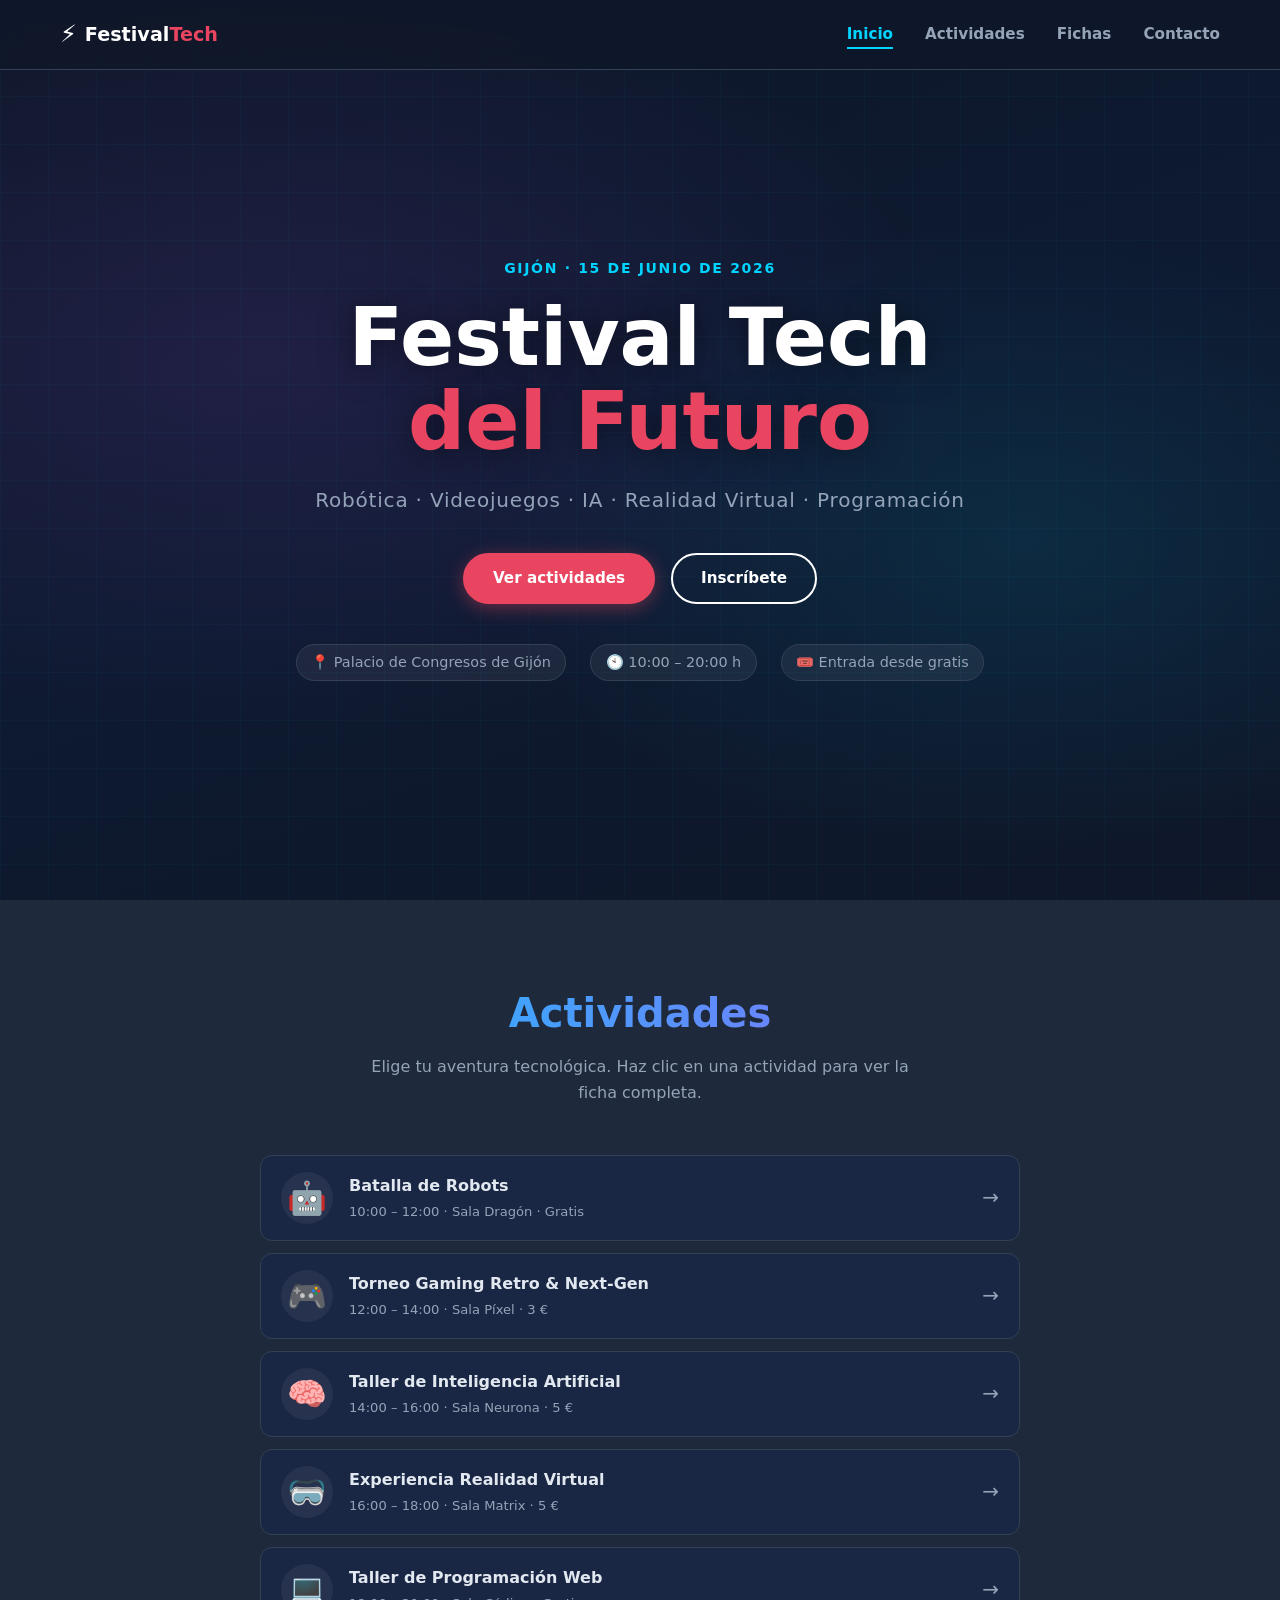
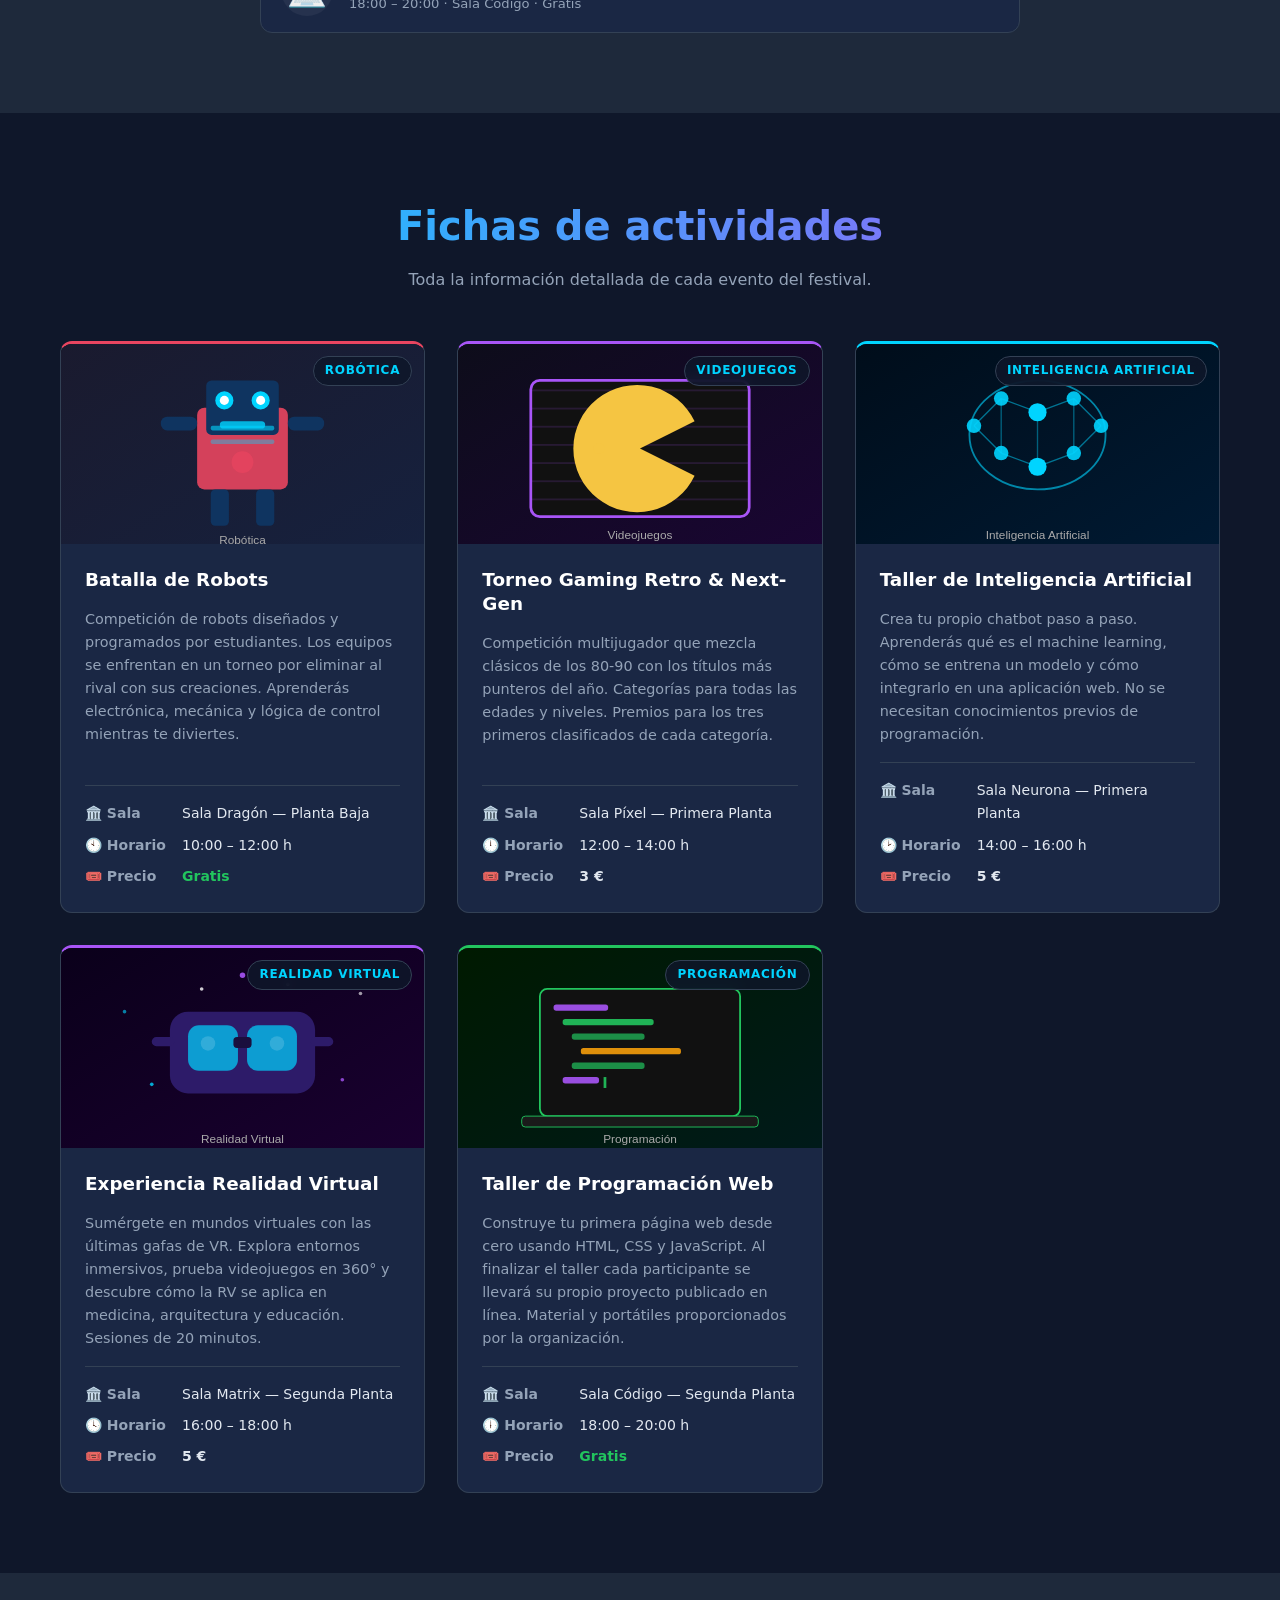
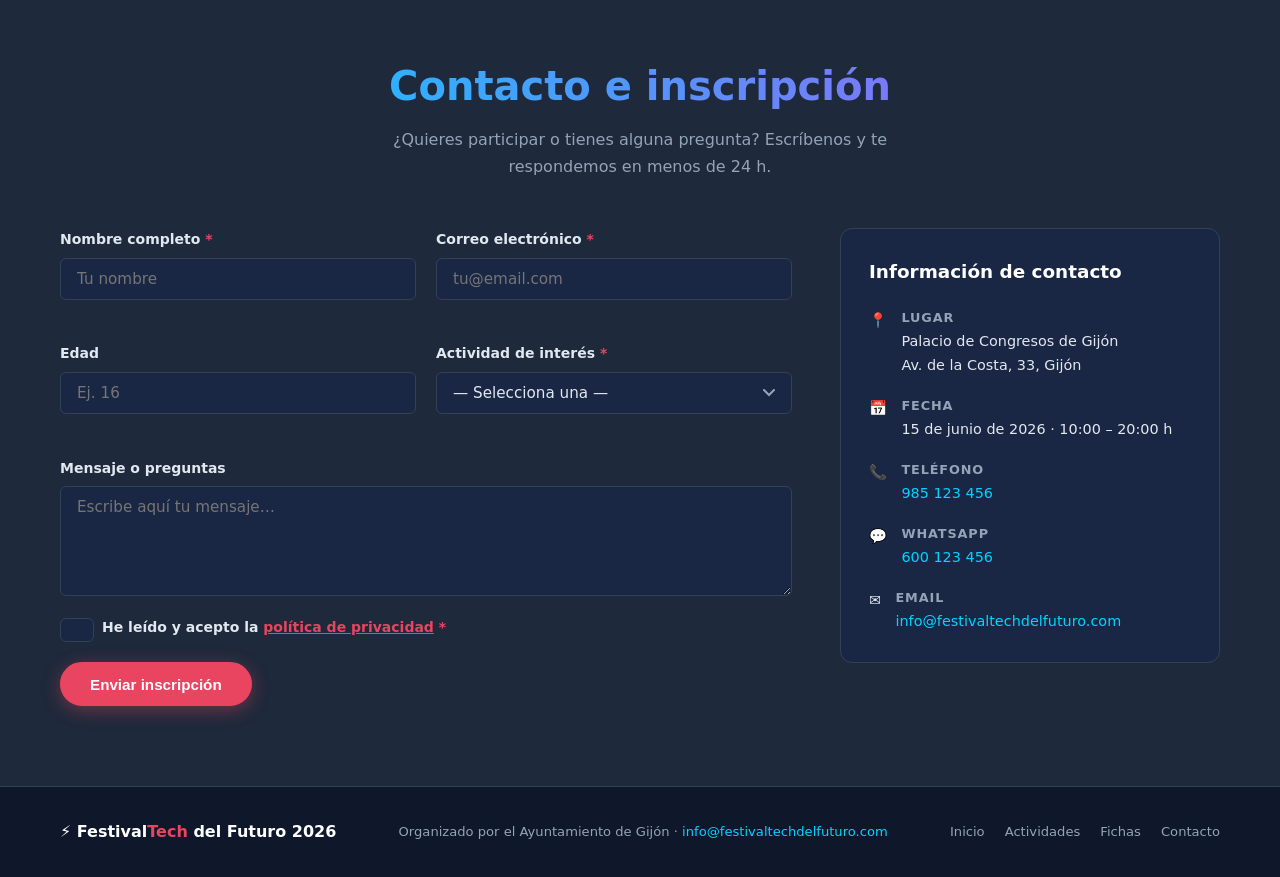
==== web/index.html @ e1e1b3b1 "feat: create Festival Tech del Futuro website in /web folder Agent-Logs-Url: https://github.com/dani" ====
<!DOCTYPE html>
<html lang="es">
<head>
  <meta charset="UTF-8" />
  <meta name="viewport" content="width=device-width, initial-scale=1.0" />
  <meta name="description" content="Festival Tech del Futuro — El evento tecnológico para jóvenes más importante del norte de España. Robótica, videojuegos, IA, VR y programación." />
  <title>Festival Tech del Futuro 2026</title>
  <link rel="stylesheet" href="estilos.css" />
</head>
<body>

  <!-- ========== HEADER / NAV ========== -->
  <header class="site-header" id="top">
    <div class="header-inner">
      <a class="logo" href="#top" aria-label="Inicio">
        <span class="logo-icon" aria-hidden="true">⚡</span>
        <span class="logo-text">Festival<strong>Tech</strong></span>
      </a>

      <button class="nav-toggle" id="navToggle" aria-label="Abrir menú" aria-expanded="false" aria-controls="mainNav">
        <span></span><span></span><span></span>
      </button>

      <nav class="main-nav" id="mainNav" aria-label="Menú principal">
        <ul>
          <li><a href="#inicio">Inicio</a></li>
          <li><a href="#actividades">Actividades</a></li>
          <li><a href="#fichas">Fichas</a></li>
          <li><a href="#contacto">Contacto</a></li>
        </ul>
      </nav>
    </div>
  </header>

  <main>

    <!-- ========== HERO BANNER ========== -->
    <section class="hero" id="inicio" aria-labelledby="heroTitle">
      <div class="hero-overlay"></div>
      <div class="hero-content">
        <p class="hero-pretitle">Gijón · 15 de junio de 2026</p>
        <h1 id="heroTitle">Festival Tech<br /><span class="accent">del Futuro</span></h1>
        <p class="hero-subtitle">Robótica · Videojuegos · IA · Realidad Virtual · Programación</p>
        <div class="hero-actions">
          <a href="#actividades" class="btn btn-primary">Ver actividades</a>
          <a href="#contacto" class="btn btn-outline">Inscríbete</a>
        </div>
        <div class="hero-meta">
          <span>📍 Palacio de Congresos de Gijón</span>
          <span>🕙 10:00 – 20:00 h</span>
          <span>🎟️ Entrada desde gratis</span>
        </div>
      </div>
    </section>

    <!-- ========== ACTIVITIES LIST (anchor index) ========== -->
    <section class="activities-index" id="actividades" aria-labelledby="actividadesTitle">
      <div class="container">
        <header class="section-header">
          <h2 id="actividadesTitle">Actividades</h2>
          <p>Elige tu aventura tecnológica. Haz clic en una actividad para ver la ficha completa.</p>
        </header>

        <ul class="activity-list" role="list">
          <li>
            <a href="#a1" class="activity-link" data-tipo="robotica">
              <span class="activity-icon" aria-hidden="true">🤖</span>
              <div>
                <strong>Batalla de Robots</strong>
                <span class="activity-meta">10:00 – 12:00 · Sala Dragón · Gratis</span>
              </div>
              <span class="arrow" aria-hidden="true">→</span>
            </a>
          </li>
          <li>
            <a href="#a2" class="activity-link" data-tipo="videojuegos">
              <span class="activity-icon" aria-hidden="true">🎮</span>
              <div>
                <strong>Torneo Gaming Retro &amp; Next-Gen</strong>
                <span class="activity-meta">12:00 – 14:00 · Sala Píxel · 3 €</span>
              </div>
              <span class="arrow" aria-hidden="true">→</span>
            </a>
          </li>
          <li>
            <a href="#a3" class="activity-link" data-tipo="ia">
              <span class="activity-icon" aria-hidden="true">🧠</span>
              <div>
                <strong>Taller de Inteligencia Artificial</strong>
                <span class="activity-meta">14:00 – 16:00 · Sala Neurona · 5 €</span>
              </div>
              <span class="arrow" aria-hidden="true">→</span>
            </a>
          </li>
          <li>
            <a href="#a4" class="activity-link" data-tipo="realidad_virtual">
              <span class="activity-icon" aria-hidden="true">🥽</span>
              <div>
                <strong>Experiencia Realidad Virtual</strong>
                <span class="activity-meta">16:00 – 18:00 · Sala Matrix · 5 €</span>
              </div>
              <span class="arrow" aria-hidden="true">→</span>
            </a>
          </li>
          <li>
            <a href="#a5" class="activity-link" data-tipo="programacion">
              <span class="activity-icon" aria-hidden="true">💻</span>
              <div>
                <strong>Taller de Programación Web</strong>
                <span class="activity-meta">18:00 – 20:00 · Sala Código · Gratis</span>
              </div>
              <span class="arrow" aria-hidden="true">→</span>
            </a>
          </li>
        </ul>
      </div>
    </section>

    <!-- ========== ACTIVITY CARDS / FICHES ========== -->
    <section class="activity-cards" id="fichas" aria-labelledby="fichasTitle">
      <div class="container">
        <header class="section-header">
          <h2 id="fichasTitle">Fichas de actividades</h2>
          <p>Toda la información detallada de cada evento del festival.</p>
        </header>

        <div class="cards-grid">

          <!-- CARD 1 -->
          <article class="card" id="a1" data-tipo="robotica" aria-labelledby="titulo-a1">
            <figure class="card-img">
              <img src="img/robotica.svg" alt="Ilustración de un robot compitiendo en la batalla de robots" loading="lazy" />
              <figcaption class="card-badge">Robótica</figcaption>
            </figure>
            <div class="card-body">
              <h3 id="titulo-a1" class="card-title">Batalla de Robots</h3>
              <p class="card-desc">Competición de robots diseñados y programados por estudiantes. Los equipos se enfrentan en un torneo por eliminar al rival con sus creaciones. Aprenderás electrónica, mecánica y lógica de control mientras te diviertes.</p>
              <dl class="card-details">
                <div class="card-detail">
                  <dt>🏛️ Sala</dt>
                  <dd>Sala Dragón — Planta Baja</dd>
                </div>
                <div class="card-detail">
                  <dt>🕙 Horario</dt>
                  <dd>10:00 – 12:00 h</dd>
                </div>
                <div class="card-detail">
                  <dt>🎟️ Precio</dt>
                  <dd class="price free">Gratis</dd>
                </div>
              </dl>
            </div>
          </article>

          <!-- CARD 2 -->
          <article class="card" id="a2" data-tipo="videojuegos" aria-labelledby="titulo-a2">
            <figure class="card-img">
              <img src="img/videojuegos.svg" alt="Pantalla de videojuego retro con pac-man" loading="lazy" />
              <figcaption class="card-badge">Videojuegos</figcaption>
            </figure>
            <div class="card-body">
              <h3 id="titulo-a2" class="card-title">Torneo Gaming Retro &amp; Next-Gen</h3>
              <p class="card-desc">Competición multijugador que mezcla clásicos de los 80-90 con los títulos más punteros del año. Categorías para todas las edades y niveles. Premios para los tres primeros clasificados de cada categoría.</p>
              <dl class="card-details">
                <div class="card-detail">
                  <dt>🏛️ Sala</dt>
                  <dd>Sala Píxel — Primera Planta</dd>
                </div>
                <div class="card-detail">
                  <dt>🕛 Horario</dt>
                  <dd>12:00 – 14:00 h</dd>
                </div>
                <div class="card-detail">
                  <dt>🎟️ Precio</dt>
                  <dd class="price">3 €</dd>
                </div>
              </dl>
            </div>
          </article>

          <!-- CARD 3 -->
          <article class="card" id="a3" data-tipo="ia" aria-labelledby="titulo-a3">
            <figure class="card-img">
              <img src="img/ia.svg" alt="Red neuronal representando la inteligencia artificial" loading="lazy" />
              <figcaption class="card-badge">Inteligencia Artificial</figcaption>
            </figure>
            <div class="card-body">
              <h3 id="titulo-a3" class="card-title">Taller de Inteligencia Artificial</h3>
              <p class="card-desc">Crea tu propio chatbot paso a paso. Aprenderás qué es el machine learning, cómo se entrena un modelo y cómo integrarlo en una aplicación web. No se necesitan conocimientos previos de programación.</p>
              <dl class="card-details">
                <div class="card-detail">
                  <dt>🏛️ Sala</dt>
                  <dd>Sala Neurona — Primera Planta</dd>
                </div>
                <div class="card-detail">
                  <dt>🕑 Horario</dt>
                  <dd>14:00 – 16:00 h</dd>
                </div>
                <div class="card-detail">
                  <dt>🎟️ Precio</dt>
                  <dd class="price">5 €</dd>
                </div>
              </dl>
            </div>
          </article>

          <!-- CARD 4 -->
          <article class="card" id="a4" data-tipo="realidad_virtual" aria-labelledby="titulo-a4">
            <figure class="card-img">
              <img src="img/vr.svg" alt="Gafas de realidad virtual en un entorno digital" loading="lazy" />
              <figcaption class="card-badge">Realidad Virtual</figcaption>
            </figure>
            <div class="card-body">
              <h3 id="titulo-a4" class="card-title">Experiencia Realidad Virtual</h3>
              <p class="card-desc">Sumérgete en mundos virtuales con las últimas gafas de VR. Explora entornos inmersivos, prueba videojuegos en 360° y descubre cómo la RV se aplica en medicina, arquitectura y educación. Sesiones de 20 minutos.</p>
              <dl class="card-details">
                <div class="card-detail">
                  <dt>🏛️ Sala</dt>
                  <dd>Sala Matrix — Segunda Planta</dd>
                </div>
                <div class="card-detail">
                  <dt>🕓 Horario</dt>
                  <dd>16:00 – 18:00 h</dd>
                </div>
                <div class="card-detail">
                  <dt>🎟️ Precio</dt>
                  <dd class="price">5 €</dd>
                </div>
              </dl>
            </div>
          </article>

          <!-- CARD 5 -->
          <article class="card" id="a5" data-tipo="programacion" aria-labelledby="titulo-a5">
            <figure class="card-img">
              <img src="img/programacion.svg" alt="Portátil con código en pantalla, taller de programación" loading="lazy" />
              <figcaption class="card-badge">Programación</figcaption>
            </figure>
            <div class="card-body">
              <h3 id="titulo-a5" class="card-title">Taller de Programación Web</h3>
              <p class="card-desc">Construye tu primera página web desde cero usando HTML, CSS y JavaScript. Al finalizar el taller cada participante se llevará su propio proyecto publicado en línea. Material y portátiles proporcionados por la organización.</p>
              <dl class="card-details">
                <div class="card-detail">
                  <dt>🏛️ Sala</dt>
                  <dd>Sala Código — Segunda Planta</dd>
                </div>
                <div class="card-detail">
                  <dt>🕕 Horario</dt>
                  <dd>18:00 – 20:00 h</dd>
                </div>
                <div class="card-detail">
                  <dt>🎟️ Precio</dt>
                  <dd class="price free">Gratis</dd>
                </div>
              </dl>
            </div>
          </article>

        </div><!-- /cards-grid -->
      </div>
    </section>

    <!-- ========== CONTACT FORM ========== -->
    <section class="contact" id="contacto" aria-labelledby="contactoTitle">
      <div class="container">
        <header class="section-header">
          <h2 id="contactoTitle">Contacto e inscripción</h2>
          <p>¿Quieres participar o tienes alguna pregunta? Escríbenos y te respondemos en menos de 24 h.</p>
        </header>

        <div class="contact-wrapper">
          <form class="contact-form" id="contactForm" novalidate aria-label="Formulario de contacto e inscripción">
            <div class="form-row">
              <div class="form-group">
                <label for="nombre">Nombre completo <span aria-hidden="true">*</span></label>
                <input type="text" id="nombre" name="nombre" placeholder="Tu nombre" required autocomplete="name" />
                <span class="field-error" role="alert" aria-live="polite"></span>
              </div>
              <div class="form-group">
                <label for="email">Correo electrónico <span aria-hidden="true">*</span></label>
                <input type="email" id="email" name="email" placeholder="tu@email.com" required autocomplete="email" />
                <span class="field-error" role="alert" aria-live="polite"></span>
              </div>
            </div>

            <div class="form-row">
              <div class="form-group">
                <label for="edad">Edad</label>
                <input type="number" id="edad" name="edad" placeholder="Ej. 16" min="8" max="99" />
                <span class="field-error" role="alert" aria-live="polite"></span>
              </div>
              <div class="form-group">
                <label for="actividad">Actividad de interés <span aria-hidden="true">*</span></label>
                <select id="actividad" name="actividad" required>
                  <option value="">— Selecciona una —</option>
                  <option value="a1">Batalla de Robots</option>
                  <option value="a2">Torneo Gaming Retro &amp; Next-Gen</option>
                  <option value="a3">Taller de Inteligencia Artificial</option>
                  <option value="a4">Experiencia Realidad Virtual</option>
                  <option value="a5">Taller de Programación Web</option>
                </select>
                <span class="field-error" role="alert" aria-live="polite"></span>
              </div>
            </div>

            <div class="form-group">
              <label for="mensaje">Mensaje o preguntas</label>
              <textarea id="mensaje" name="mensaje" rows="4" placeholder="Escribe aquí tu mensaje…"></textarea>
            </div>

            <div class="form-group form-check">
              <input type="checkbox" id="privacidad" name="privacidad" required />
              <label for="privacidad">He leído y acepto la <a href="#" class="inline-link">política de privacidad</a> <span aria-hidden="true">*</span></label>
              <span class="field-error" role="alert" aria-live="polite"></span>
            </div>

            <button type="submit" class="btn btn-primary btn-submit">Enviar inscripción</button>

            <p class="form-success" id="formSuccess" aria-live="polite" hidden>
              ✅ ¡Gracias! Tu inscripción ha sido enviada. Te contactaremos pronto.
            </p>
          </form>

          <aside class="contact-info" aria-label="Información de contacto">
            <h3>Información de contacto</h3>
            <ul>
              <li>
                <span class="ci-icon" aria-hidden="true">📍</span>
                <div>
                  <strong>Lugar</strong>
                  <span>Palacio de Congresos de Gijón<br />Av. de la Costa, 33, Gijón</span>
                </div>
              </li>
              <li>
                <span class="ci-icon" aria-hidden="true">📅</span>
                <div>
                  <strong>Fecha</strong>
                  <span>15 de junio de 2026 · 10:00 – 20:00 h</span>
                </div>
              </li>
              <li>
                <span class="ci-icon" aria-hidden="true">📞</span>
                <div>
                  <strong>Teléfono</strong>
                  <span><a href="tel:+34985123456">985 123 456</a></span>
                </div>
              </li>
              <li>
                <span class="ci-icon" aria-hidden="true">💬</span>
                <div>
                  <strong>WhatsApp</strong>
                  <span><a href="https://wa.me/34600123456">600 123 456</a></span>
                </div>
              </li>
              <li>
                <span class="ci-icon" aria-hidden="true">✉️</span>
                <div>
                  <strong>Email</strong>
                  <span><a href="mailto:info@festivaltechdelfuturo.com">info@festivaltechdelfuturo.com</a></span>
                </div>
              </li>
            </ul>
          </aside>
        </div>
      </div>
    </section>

  </main>

  <!-- ========== FOOTER ========== -->
  <footer class="site-footer">
    <div class="container footer-inner">
      <p class="footer-logo">⚡ Festival<strong>Tech</strong> del Futuro 2026</p>
      <p class="footer-copy">Organizado por el Ayuntamiento de Gijón · <a href="mailto:info@festivaltechdelfuturo.com">info@festivaltechdelfuturo.com</a></p>
      <nav class="footer-nav" aria-label="Navegación secundaria">
        <a href="#inicio">Inicio</a>
        <a href="#actividades">Actividades</a>
        <a href="#fichas">Fichas</a>
        <a href="#contacto">Contacto</a>
      </nav>
    </div>
  </footer>

  <a href="#top" class="back-to-top" id="backToTop" aria-label="Volver arriba">↑</a>

  <script src="script.js"></script>
</body>
</html>
---- web/estilos.css ----
/* ============================================================
   Festival Tech del Futuro — estilos.css
   Paleta: #0f172a (fondo oscuro), #e94560 (acento rojo/rosa),
           #00d4ff (acento cian), #a855f7 (violeta)
   ============================================================ */

/* ---------- Reset & Base ---------- */
*, *::before, *::after {
  box-sizing: border-box;
  margin: 0;
  padding: 0;
}

:root {
  --clr-bg:        #0f172a;
  --clr-bg2:       #1e293b;
  --clr-surface:   #1a2744;
  --clr-border:    #334155;
  --clr-accent1:   #e94560;
  --clr-accent2:   #00d4ff;
  --clr-accent3:   #a855f7;
  --clr-text:      #e2e8f0;
  --clr-muted:     #94a3b8;
  --clr-white:     #ffffff;

  --font-main:   'Segoe UI', system-ui, sans-serif;
  --radius:      12px;
  --radius-sm:   6px;
  --shadow:      0 4px 24px rgba(0,0,0,.45);
  --transition:  .25s ease;
  --max-width:   1200px;
  --header-h:    70px;
}

html {
  scroll-behavior: smooth;
  scroll-padding-top: var(--header-h);
}

body {
  font-family: var(--font-main);
  background-color: var(--clr-bg);
  color: var(--clr-text);
  line-height: 1.65;
  font-size: 1rem;
}

img { display: block; max-width: 100%; height: auto; }

a {
  color: var(--clr-accent2);
  text-decoration: none;
  transition: color var(--transition);
}
a:hover { color: var(--clr-accent1); }

ul, ol { list-style: none; }

/* ---------- Utility ---------- */
.container {
  max-width: var(--max-width);
  margin-inline: auto;
  padding-inline: 1.25rem;
}

.section-header {
  text-align: center;
  margin-bottom: 3rem;
}
.section-header h2 {
  font-size: clamp(1.75rem, 4vw, 2.5rem);
  font-weight: 800;
  background: linear-gradient(90deg, var(--clr-accent2), var(--clr-accent3));
  -webkit-background-clip: text;
  background-clip: text;
  -webkit-text-fill-color: transparent;
  margin-bottom: .5rem;
}
.section-header p {
  color: var(--clr-muted);
  max-width: 56ch;
  margin-inline: auto;
}

.accent { color: var(--clr-accent1); -webkit-text-fill-color: var(--clr-accent1); }

/* ---------- Buttons ---------- */
.btn {
  display: inline-block;
  padding: .7rem 1.75rem;
  border-radius: 50px;
  font-weight: 700;
  font-size: .95rem;
  cursor: pointer;
  border: 2px solid transparent;
  transition: transform var(--transition), box-shadow var(--transition), background var(--transition), color var(--transition);
}
.btn:hover { transform: translateY(-2px); }

.btn-primary {
  background: var(--clr-accent1);
  color: var(--clr-white);
  border-color: var(--clr-accent1);
  box-shadow: 0 4px 18px rgba(233,69,96,.4);
}
.btn-primary:hover {
  background: #c73252;
  color: var(--clr-white);
  box-shadow: 0 6px 24px rgba(233,69,96,.6);
}

.btn-outline {
  background: transparent;
  color: var(--clr-white);
  border-color: var(--clr-white);
}
.btn-outline:hover {
  background: rgba(255,255,255,.12);
  color: var(--clr-white);
}

/* ---------- Header ---------- */
.site-header {
  position: fixed;
  top: 0; left: 0; right: 0;
  height: var(--header-h);
  background: rgba(15,23,42,.88);
  backdrop-filter: blur(12px);
  -webkit-backdrop-filter: blur(12px);
  border-bottom: 1px solid var(--clr-border);
  z-index: 100;
  transition: background var(--transition);
}

.header-inner {
  max-width: var(--max-width);
  margin-inline: auto;
  padding-inline: 1.25rem;
  height: 100%;
  display: flex;
  align-items: center;
  justify-content: space-between;
  gap: 1rem;
}

/* Logo */
.logo {
  display: flex;
  align-items: center;
  gap: .5rem;
  font-size: 1.2rem;
  font-weight: 700;
  color: var(--clr-white);
  white-space: nowrap;
}
.logo:hover { color: var(--clr-white); }
.logo-icon { font-size: 1.5rem; }
.logo-text strong { color: var(--clr-accent1); }

/* Nav */
.main-nav ul {
  display: flex;
  gap: 2rem;
}
.main-nav a {
  color: var(--clr-muted);
  font-weight: 600;
  font-size: .95rem;
  padding: .25rem 0;
  border-bottom: 2px solid transparent;
  transition: color var(--transition), border-color var(--transition);
}
.main-nav a:hover,
.main-nav a.active {
  color: var(--clr-accent2);
  border-bottom-color: var(--clr-accent2);
}

/* Hamburger */
.nav-toggle {
  display: none;
  flex-direction: column;
  justify-content: center;
  gap: 5px;
  width: 36px;
  height: 36px;
  background: none;
  border: none;
  cursor: pointer;
  padding: 4px;
}
.nav-toggle span {
  display: block;
  height: 2px;
  background: var(--clr-white);
  border-radius: 2px;
  transition: transform var(--transition), opacity var(--transition);
}
.nav-toggle[aria-expanded="true"] span:nth-child(1) { transform: translateY(7px) rotate(45deg); }
.nav-toggle[aria-expanded="true"] span:nth-child(2) { opacity: 0; }
.nav-toggle[aria-expanded="true"] span:nth-child(3) { transform: translateY(-7px) rotate(-45deg); }

/* ---------- Hero ---------- */
.hero {
  position: relative;
  min-height: 100svh;
  display: flex;
  align-items: center;
  justify-content: center;
  text-align: center;
  padding: calc(var(--header-h) + 2rem) 1.25rem 4rem;
  background:
    radial-gradient(ellipse 80% 60% at 20% 40%, rgba(168,85,247,.18) 0%, transparent 70%),
    radial-gradient(ellipse 60% 50% at 80% 60%, rgba(0,212,255,.15) 0%, transparent 70%),
    linear-gradient(160deg, #0f172a 0%, #0d1b34 50%, #0f172a 100%);
  overflow: hidden;
}

/* animated grid lines */
.hero::before {
  content: '';
  position: absolute;
  inset: 0;
  background-image:
    linear-gradient(rgba(0,212,255,.05) 1px, transparent 1px),
    linear-gradient(90deg, rgba(0,212,255,.05) 1px, transparent 1px);
  background-size: 48px 48px;
  animation: gridShift 20s linear infinite;
}
@keyframes gridShift {
  0%   { background-position: 0 0, 0 0; }
  100% { background-position: 48px 48px, 48px 48px; }
}

.hero-overlay { position: absolute; inset: 0; background: rgba(15,23,42,.35); }

.hero-content {
  position: relative;
  z-index: 1;
  max-width: 800px;
}

.hero-pretitle {
  color: var(--clr-accent2);
  font-weight: 700;
  text-transform: uppercase;
  letter-spacing: .12em;
  font-size: .875rem;
  margin-bottom: 1rem;
}

.hero h1 {
  font-size: clamp(2.5rem, 8vw, 5rem);
  font-weight: 900;
  line-height: 1.05;
  color: var(--clr-white);
  margin-bottom: 1.25rem;
  text-shadow: 0 2px 32px rgba(0,0,0,.5);
}

.hero-subtitle {
  color: var(--clr-muted);
  font-size: clamp(1rem, 2.5vw, 1.25rem);
  margin-bottom: 2.25rem;
  letter-spacing: .04em;
}

.hero-actions {
  display: flex;
  gap: 1rem;
  justify-content: center;
  flex-wrap: wrap;
  margin-bottom: 2.5rem;
}

.hero-meta {
  display: flex;
  gap: 1.5rem;
  justify-content: center;
  flex-wrap: wrap;
  color: var(--clr-muted);
  font-size: .9rem;
}
.hero-meta span {
  background: rgba(255,255,255,.06);
  padding: .35rem .9rem;
  border-radius: 50px;
  border: 1px solid var(--clr-border);
}

/* ---------- Activities Index ---------- */
.activities-index {
  padding: 5rem 0;
  background: var(--clr-bg2);
}

.activity-list {
  display: flex;
  flex-direction: column;
  gap: .75rem;
  max-width: 760px;
  margin-inline: auto;
}

.activity-link {
  display: flex;
  align-items: center;
  gap: 1rem;
  padding: 1rem 1.25rem;
  background: var(--clr-surface);
  border: 1px solid var(--clr-border);
  border-radius: var(--radius);
  color: var(--clr-text);
  transition: border-color var(--transition), transform var(--transition), box-shadow var(--transition), background var(--transition);
}
.activity-link:hover {
  border-color: var(--clr-accent2);
  transform: translateX(6px);
  box-shadow: -4px 0 0 var(--clr-accent2), var(--shadow);
  background: rgba(0,212,255,.05);
  color: var(--clr-white);
}
.activity-link[data-tipo="robotica"]:hover     { border-color: var(--clr-accent1); box-shadow: -4px 0 0 var(--clr-accent1), var(--shadow); }
.activity-link[data-tipo="videojuegos"]:hover  { border-color: var(--clr-accent3); box-shadow: -4px 0 0 var(--clr-accent3), var(--shadow); }
.activity-link[data-tipo="ia"]:hover           { border-color: var(--clr-accent2); box-shadow: -4px 0 0 var(--clr-accent2), var(--shadow); }
.activity-link[data-tipo="realidad_virtual"]:hover { border-color: #a855f7; box-shadow: -4px 0 0 #a855f7, var(--shadow); }
.activity-link[data-tipo="programacion"]:hover { border-color: #22c55e; box-shadow: -4px 0 0 #22c55e, var(--shadow); }

.activity-icon {
  font-size: 2rem;
  flex-shrink: 0;
  width: 52px;
  height: 52px;
  background: rgba(255,255,255,.05);
  border-radius: 50%;
  display: grid;
  place-items: center;
}

.activity-link div {
  flex: 1;
  display: flex;
  flex-direction: column;
  gap: .15rem;
}
.activity-link strong { font-size: 1rem; }
.activity-meta { font-size: .82rem; color: var(--clr-muted); }

.arrow {
  font-size: 1.25rem;
  color: var(--clr-muted);
  transition: transform var(--transition), color var(--transition);
  flex-shrink: 0;
}
.activity-link:hover .arrow { transform: translateX(4px); color: var(--clr-accent2); }

/* ---------- Activity Cards ---------- */
.activity-cards {
  padding: 5rem 0;
  background: var(--clr-bg);
}

.cards-grid {
  display: grid;
  grid-template-columns: repeat(auto-fill, minmax(320px, 1fr));
  gap: 2rem;
}

.card {
  background: var(--clr-surface);
  border: 1px solid var(--clr-border);
  border-radius: var(--radius);
  overflow: hidden;
  display: flex;
  flex-direction: column;
  transition: transform var(--transition), box-shadow var(--transition), border-color var(--transition);
  scroll-margin-top: calc(var(--header-h) + 1rem);
}
.card:hover {
  transform: translateY(-6px);
  box-shadow: 0 12px 40px rgba(0,0,0,.6);
}

/* Type-specific top border */
.card[data-tipo="robotica"]       { border-top: 3px solid var(--clr-accent1); }
.card[data-tipo="videojuegos"]    { border-top: 3px solid var(--clr-accent3); }
.card[data-tipo="ia"]             { border-top: 3px solid var(--clr-accent2); }
.card[data-tipo="realidad_virtual"]{ border-top: 3px solid #a855f7; }
.card[data-tipo="programacion"]   { border-top: 3px solid #22c55e; }

/* Card image */
.card-img {
  position: relative;
  overflow: hidden;
  background: #111;
  margin: 0;
}
.card-img img {
  width: 100%;
  height: 200px;
  object-fit: cover;
  transition: transform .4s ease;
}
.card:hover .card-img img { transform: scale(1.04); }

.card-badge {
  position: absolute;
  top: .75rem;
  right: .75rem;
  background: rgba(15,23,42,.85);
  border: 1px solid var(--clr-border);
  color: var(--clr-accent2);
  font-size: .75rem;
  font-weight: 700;
  padding: .25rem .7rem;
  border-radius: 50px;
  backdrop-filter: blur(6px);
  text-transform: uppercase;
  letter-spacing: .06em;
}

.card-body {
  padding: 1.5rem;
  display: flex;
  flex-direction: column;
  gap: 1rem;
  flex: 1;
}

.card-title {
  font-size: 1.15rem;
  font-weight: 700;
  color: var(--clr-white);
  line-height: 1.3;
}

.card-desc {
  font-size: .9rem;
  color: var(--clr-muted);
  line-height: 1.6;
  flex: 1;
}

.card-details {
  display: flex;
  flex-direction: column;
  gap: .5rem;
  border-top: 1px solid var(--clr-border);
  padding-top: 1rem;
}
.card-detail {
  display: flex;
  gap: .75rem;
  font-size: .875rem;
}
.card-detail dt {
  color: var(--clr-muted);
  min-width: 85px;
  font-weight: 600;
}
.card-detail dd { color: var(--clr-text); }

.price { font-weight: 700; color: var(--clr-accent2); }
.price.free { color: #22c55e; }

/* ---------- Contact ---------- */
.contact {
  padding: 5rem 0;
  background: var(--clr-bg2);
}

.contact-wrapper {
  display: grid;
  grid-template-columns: 1fr 380px;
  gap: 3rem;
  align-items: start;
}

/* Form */
.contact-form {
  display: flex;
  flex-direction: column;
  gap: 1.25rem;
}

.form-row {
  display: grid;
  grid-template-columns: 1fr 1fr;
  gap: 1.25rem;
}

.form-group {
  display: flex;
  flex-direction: column;
  gap: .4rem;
}

.form-group label {
  font-size: .875rem;
  font-weight: 600;
  color: var(--clr-text);
}
.form-group label span { color: var(--clr-accent1); }

.form-group input,
.form-group select,
.form-group textarea {
  background: var(--clr-surface);
  border: 1px solid var(--clr-border);
  border-radius: var(--radius-sm);
  padding: .7rem 1rem;
  color: var(--clr-text);
  font-family: var(--font-main);
  font-size: .95rem;
  width: 100%;
  transition: border-color var(--transition), box-shadow var(--transition);
  appearance: none;
}
.form-group select {
  background-image: url("data:image/svg+xml,%3Csvg xmlns='http://www.w3.org/2000/svg' width='12' height='8' viewBox='0 0 12 8'%3E%3Cpath d='M1 1l5 5 5-5' stroke='%2394a3b8' stroke-width='2' fill='none' stroke-linecap='round'/%3E%3C/svg%3E");
  background-repeat: no-repeat;
  background-position: right 1rem center;
  padding-right: 2.5rem;
}
.form-group textarea { resize: vertical; min-height: 110px; }

.form-group input:focus,
.form-group select:focus,
.form-group textarea:focus {
  outline: none;
  border-color: var(--clr-accent2);
  box-shadow: 0 0 0 3px rgba(0,212,255,.15);
}
.form-group input.error,
.form-group select.error,
.form-group textarea.error {
  border-color: var(--clr-accent1);
  box-shadow: 0 0 0 3px rgba(233,69,96,.15);
}

.form-check {
  flex-direction: row;
  align-items: flex-start;
  flex-wrap: wrap;
  gap: .5rem;
}
.form-check input[type="checkbox"] {
  width: 18px;
  height: 18px;
  min-width: 18px;
  accent-color: var(--clr-accent1);
  cursor: pointer;
  margin-top: 2px;
}
.form-check label {
  flex: 1;
  cursor: pointer;
}
.inline-link { color: var(--clr-accent1); text-decoration: underline; }

.field-error {
  font-size: .8rem;
  color: var(--clr-accent1);
  min-height: 1rem;
}

.btn-submit { align-self: flex-start; }

.form-success {
  color: #22c55e;
  font-weight: 600;
  padding: .75rem 1rem;
  background: rgba(34,197,94,.1);
  border: 1px solid rgba(34,197,94,.3);
  border-radius: var(--radius-sm);
}

/* Contact Info aside */
.contact-info {
  background: var(--clr-surface);
  border: 1px solid var(--clr-border);
  border-radius: var(--radius);
  padding: 1.75rem;
}
.contact-info h3 {
  font-size: 1.15rem;
  font-weight: 700;
  margin-bottom: 1.25rem;
  color: var(--clr-white);
}
.contact-info ul {
  display: flex;
  flex-direction: column;
  gap: 1.1rem;
}
.contact-info li {
  display: flex;
  gap: .9rem;
  align-items: flex-start;
}
.ci-icon {
  font-size: 1.3rem;
  flex-shrink: 0;
  margin-top: 2px;
}
.contact-info li div {
  display: flex;
  flex-direction: column;
  gap: .1rem;
}
.contact-info strong {
  font-size: .8rem;
  text-transform: uppercase;
  letter-spacing: .07em;
  color: var(--clr-muted);
}
.contact-info span { font-size: .9rem; color: var(--clr-text); }

/* ---------- Footer ---------- */
.site-footer {
  background: var(--clr-bg);
  border-top: 1px solid var(--clr-border);
  padding: 2rem 0;
}

.footer-inner {
  display: flex;
  flex-wrap: wrap;
  gap: .75rem 2rem;
  align-items: center;
  justify-content: space-between;
}

.footer-logo {
  font-size: 1rem;
  font-weight: 700;
  color: var(--clr-white);
}
.footer-logo strong { color: var(--clr-accent1); }

.footer-copy { font-size: .82rem; color: var(--clr-muted); }

.footer-nav {
  display: flex;
  gap: 1.25rem;
  flex-wrap: wrap;
}
.footer-nav a {
  font-size: .82rem;
  color: var(--clr-muted);
}
.footer-nav a:hover { color: var(--clr-accent2); }

/* ---------- Back to top ---------- */
.back-to-top {
  position: fixed;
  bottom: 2rem;
  right: 1.5rem;
  width: 44px;
  height: 44px;
  background: var(--clr-accent1);
  color: var(--clr-white);
  border-radius: 50%;
  display: grid;
  place-items: center;
  font-size: 1.2rem;
  box-shadow: 0 4px 14px rgba(233,69,96,.5);
  opacity: 0;
  pointer-events: none;
  transition: opacity var(--transition), transform var(--transition);
  z-index: 90;
}
.back-to-top.visible {
  opacity: 1;
  pointer-events: auto;
}
.back-to-top:hover {
  transform: translateY(-3px);
  color: var(--clr-white);
}

/* ---------- Responsive ---------- */
@media (max-width: 900px) {
  .contact-wrapper {
    grid-template-columns: 1fr;
  }
  .contact-info {
    order: -1;
  }
}

@media (max-width: 720px) {
  .nav-toggle { display: flex; }

  .main-nav {
    position: fixed;
    top: var(--header-h);
    left: 0; right: 0;
    background: rgba(15,23,42,.97);
    border-bottom: 1px solid var(--clr-border);
    padding: 1.25rem 1.5rem 1.75rem;
    transform: translateY(-110%);
    transition: transform var(--transition);
    z-index: 99;
  }
  .main-nav.open { transform: translateY(0); }

  .main-nav ul {
    flex-direction: column;
    gap: 1rem;
  }
  .main-nav a { font-size: 1.1rem; }

  .form-row { grid-template-columns: 1fr; }

  .cards-grid { grid-template-columns: 1fr; }

  .hero-meta { gap: .75rem; }
}

@media (max-width: 480px) {
  .hero h1 { font-size: 2.5rem; }
  .hero-actions { flex-direction: column; align-items: center; }
  .btn-submit { align-self: stretch; text-align: center; }
}
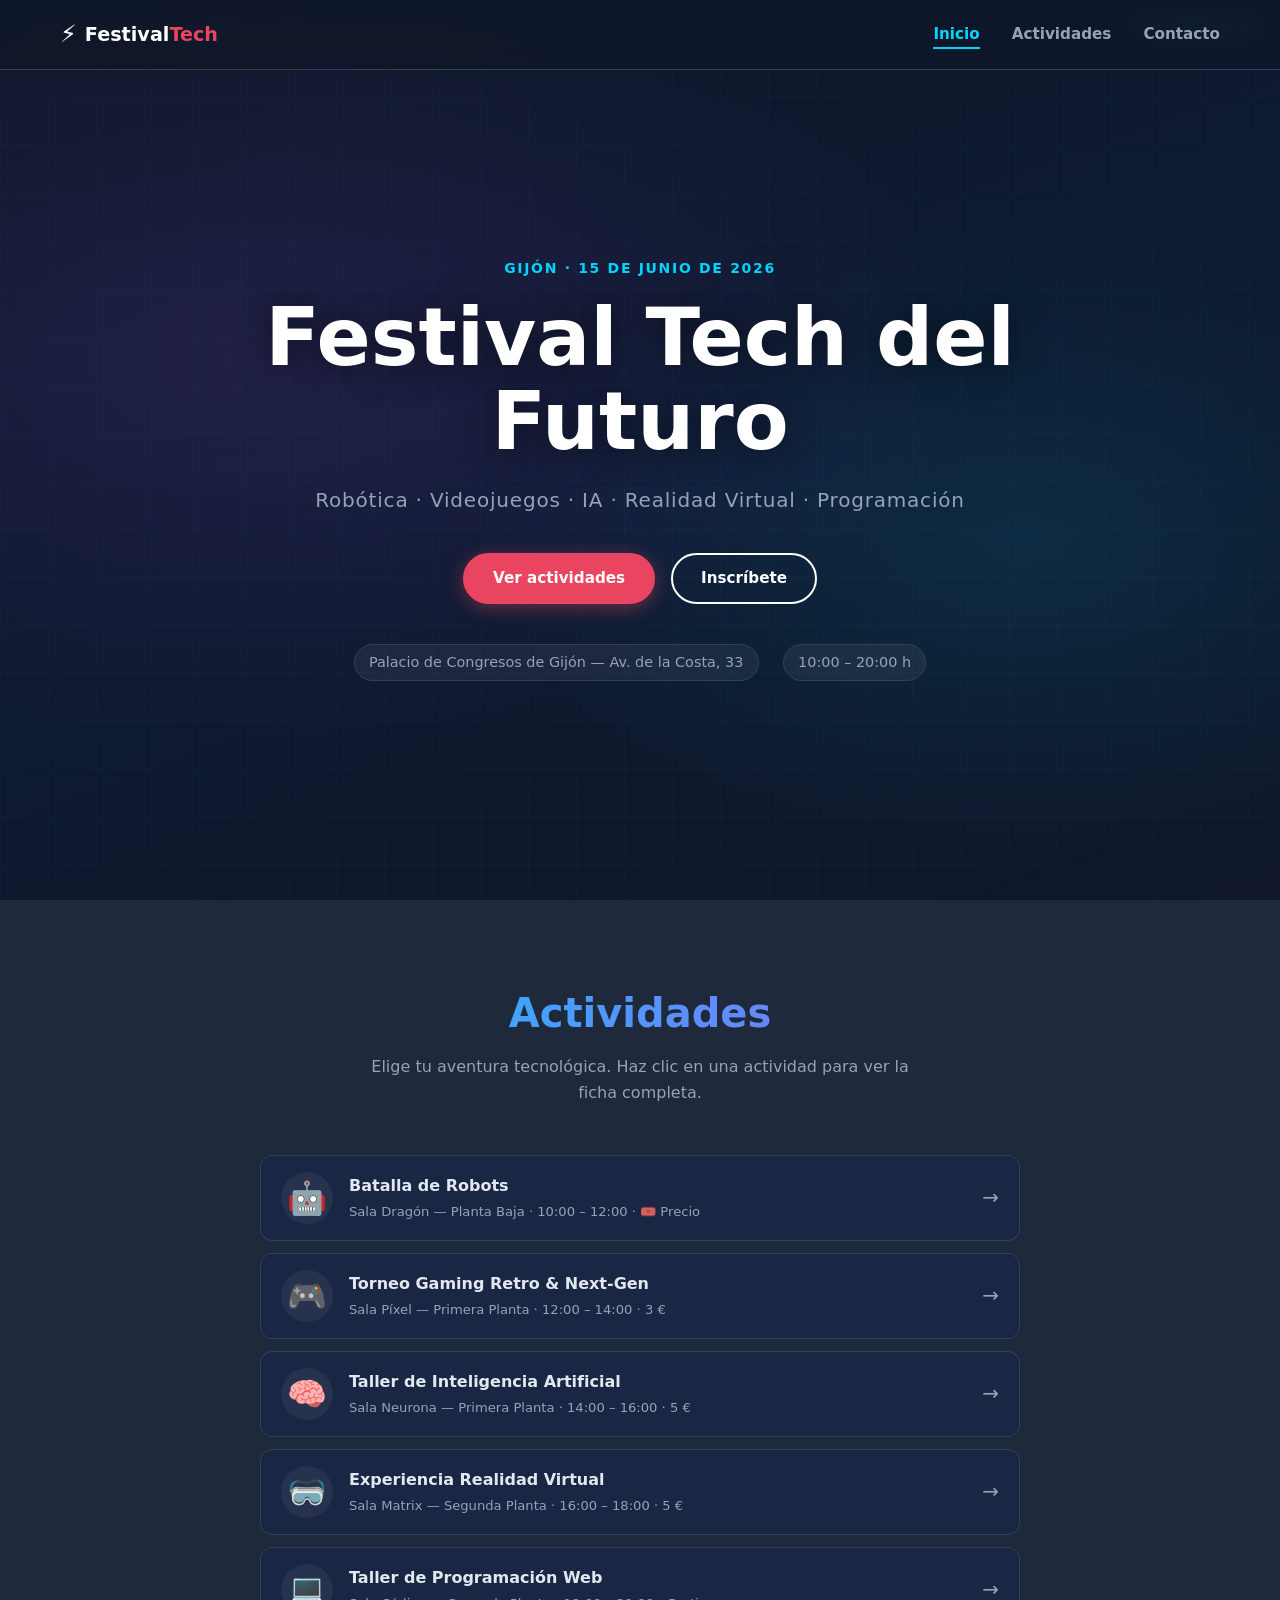
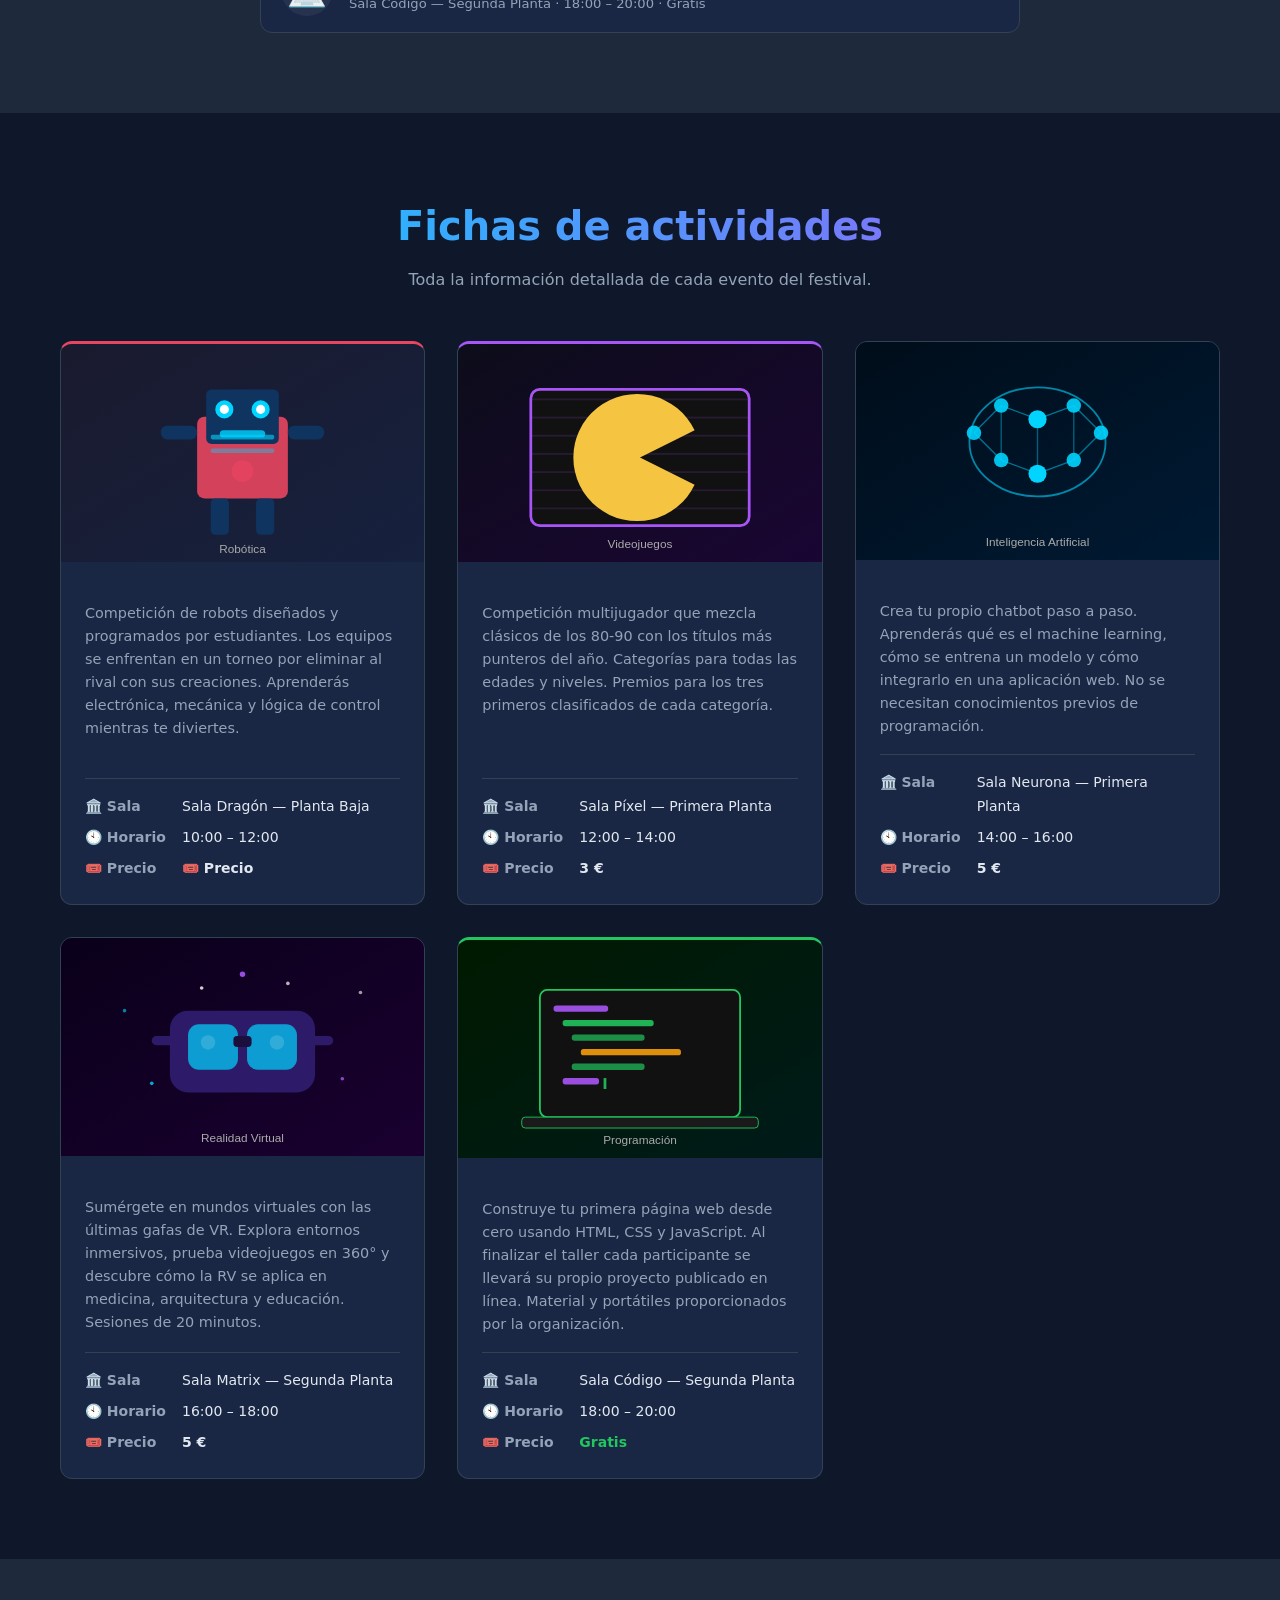
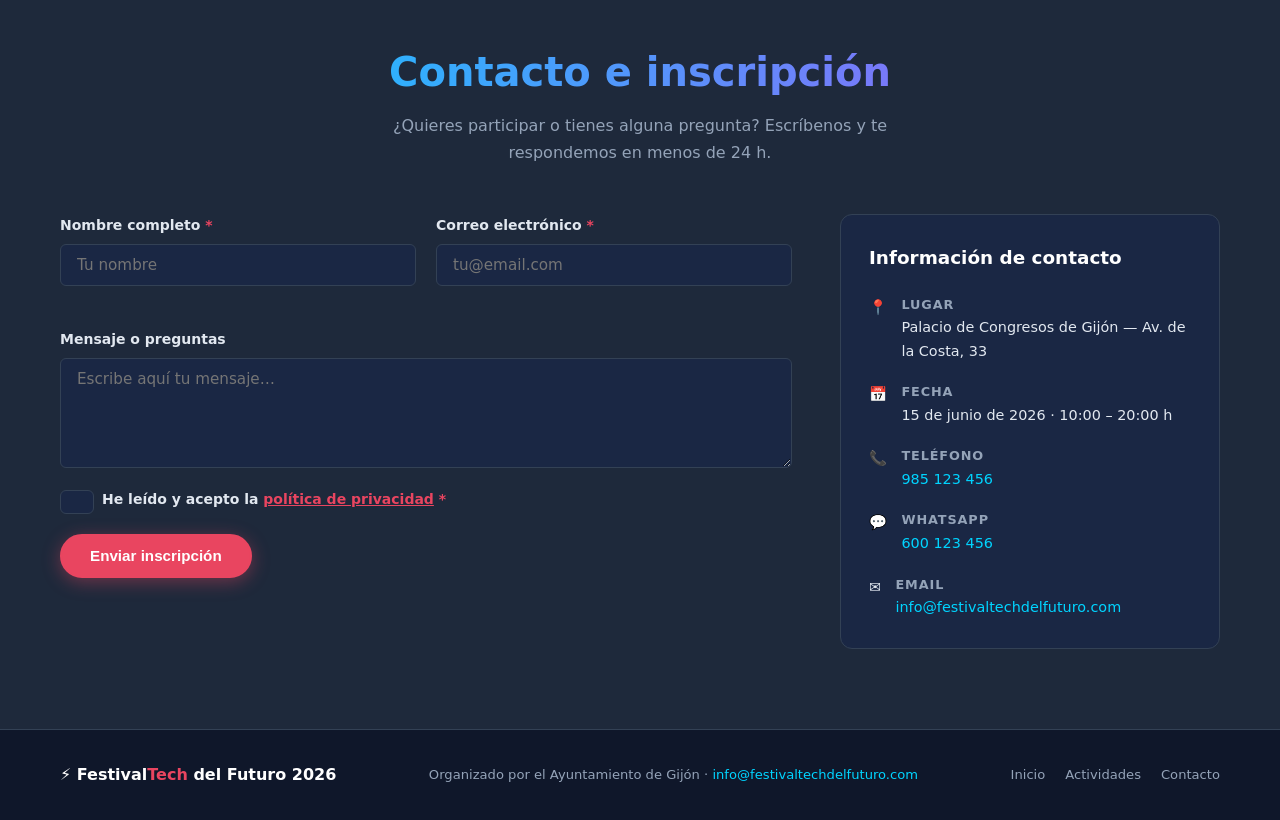
==== commit 103e4f59: "Refactor festival website: Update styles, XML structure, and JavaScript for dynamic content loading " ====
--- a/web/index.html
+++ b/web/index.html
@@ -4,7 +4,7 @@
   <meta charset="UTF-8" />
   <meta name="viewport" content="width=device-width, initial-scale=1.0" />
   <meta name="description" content="Festival Tech del Futuro — El evento tecnológico para jóvenes más importante del norte de España. Robótica, videojuegos, IA, VR y programación." />
-  <title>Festival Tech del Futuro 2026</title>
+  <title></title>
   <link rel="stylesheet" href="estilos.css" />
 </head>
 <body>
@@ -12,20 +12,19 @@
   <!-- ========== HEADER / NAV ========== -->
   <header class="site-header" id="top">
     <div class="header-inner">
-      <a class="logo" href="#top" aria-label="Inicio">
-        <span class="logo-icon" aria-hidden="true">⚡</span>
+      <a class="logo" href="#top">
+        <span class="logo-icon">⚡</span>
         <span class="logo-text">Festival<strong>Tech</strong></span>
       </a>
 
-      <button class="nav-toggle" id="navToggle" aria-label="Abrir menú" aria-expanded="false" aria-controls="mainNav">
+      <button class="nav-toggle" id="navToggle">
         <span></span><span></span><span></span>
       </button>
 
-      <nav class="main-nav" id="mainNav" aria-label="Menú principal">
+      <nav class="main-nav" id="mainNav">
         <ul>
           <li><a href="#inicio">Inicio</a></li>
           <li><a href="#actividades">Actividades</a></li>
-          <li><a href="#fichas">Fichas</a></li>
           <li><a href="#contacto">Contacto</a></li>
         </ul>
       </nav>
@@ -35,101 +34,47 @@
   <main>
 
     <!-- ========== HERO BANNER ========== -->
-    <section class="hero" id="inicio" aria-labelledby="heroTitle">
+    <section class="hero" id="inicio">
       <div class="hero-overlay"></div>
       <div class="hero-content">
-        <p class="hero-pretitle">Gijón · 15 de junio de 2026</p>
-        <h1 id="heroTitle">Festival Tech<br /><span class="accent">del Futuro</span></h1>
-        <p class="hero-subtitle">Robótica · Videojuegos · IA · Realidad Virtual · Programación</p>
+        <p class="hero-pretitle" id="hero-pretitle"></p>
+        <h1 id="heroTitle"></h1>
+        <p class="hero-subtitle"></p>
         <div class="hero-actions">
           <a href="#actividades" class="btn btn-primary">Ver actividades</a>
           <a href="#contacto" class="btn btn-outline">Inscríbete</a>
         </div>
         <div class="hero-meta">
-          <span>📍 Palacio de Congresos de Gijón</span>
-          <span>🕙 10:00 – 20:00 h</span>
-          <span>🎟️ Entrada desde gratis</span>
+          <span id="heroLocation"></span>
+          <span id="heroTime"></span>
         </div>
       </div>
     </section>
 
     <!-- ========== ACTIVITIES LIST (anchor index) ========== -->
-    <section class="activities-index" id="actividades" aria-labelledby="actividadesTitle">
+    <section class="activities-index" id="actividades">
       <div class="container">
         <header class="section-header">
           <h2 id="actividadesTitle">Actividades</h2>
           <p>Elige tu aventura tecnológica. Haz clic en una actividad para ver la ficha completa.</p>
         </header>
-
-        <ul class="activity-list" role="list">
-          <li>
-            <a href="#a1" class="activity-link" data-tipo="robotica">
-              <span class="activity-icon" aria-hidden="true">🤖</span>
-              <div>
-                <strong>Batalla de Robots</strong>
-                <span class="activity-meta">10:00 – 12:00 · Sala Dragón · Gratis</span>
-              </div>
-              <span class="arrow" aria-hidden="true">→</span>
-            </a>
-          </li>
-          <li>
-            <a href="#a2" class="activity-link" data-tipo="videojuegos">
-              <span class="activity-icon" aria-hidden="true">🎮</span>
-              <div>
-                <strong>Torneo Gaming Retro &amp; Next-Gen</strong>
-                <span class="activity-meta">12:00 – 14:00 · Sala Píxel · 3 €</span>
-              </div>
-              <span class="arrow" aria-hidden="true">→</span>
-            </a>
-          </li>
-          <li>
-            <a href="#a3" class="activity-link" data-tipo="ia">
-              <span class="activity-icon" aria-hidden="true">🧠</span>
-              <div>
-                <strong>Taller de Inteligencia Artificial</strong>
-                <span class="activity-meta">14:00 – 16:00 · Sala Neurona · 5 €</span>
-              </div>
-              <span class="arrow" aria-hidden="true">→</span>
-            </a>
-          </li>
-          <li>
-            <a href="#a4" class="activity-link" data-tipo="realidad_virtual">
-              <span class="activity-icon" aria-hidden="true">🥽</span>
-              <div>
-                <strong>Experiencia Realidad Virtual</strong>
-                <span class="activity-meta">16:00 – 18:00 · Sala Matrix · 5 €</span>
-              </div>
-              <span class="arrow" aria-hidden="true">→</span>
-            </a>
-          </li>
-          <li>
-            <a href="#a5" class="activity-link" data-tipo="programacion">
-              <span class="activity-icon" aria-hidden="true">💻</span>
-              <div>
-                <strong>Taller de Programación Web</strong>
-                <span class="activity-meta">18:00 – 20:00 · Sala Código · Gratis</span>
-              </div>
-              <span class="arrow" aria-hidden="true">→</span>
-            </a>
-          </li>
-        </ul>
-      </div>
-    </section>
-
+        <ul class="activity-list" id="activity-list" role="list"></ul>
+      </div>
+    </section>
     <!-- ========== ACTIVITY CARDS / FICHES ========== -->
-    <section class="activity-cards" id="fichas" aria-labelledby="fichasTitle">
+    <section class="activity-cards" id="fichas">
       <div class="container">
         <header class="section-header">
           <h2 id="fichasTitle">Fichas de actividades</h2>
           <p>Toda la información detallada de cada evento del festival.</p>
         </header>
 
-        <div class="cards-grid">
-
-          <!-- CARD 1 -->
-          <article class="card" id="a1" data-tipo="robotica" aria-labelledby="titulo-a1">
+        <div class="cards-grid" id="cardsGrid">
+
+          <!--
+          <article class="card" id="a1" data-tipo="robotica">
             <figure class="card-img">
-              <img src="img/robotica.svg" alt="Ilustración de un robot compitiendo en la batalla de robots" loading="lazy" />
+              <img src="img/robotica.svg" alt="" loading="lazy" />
               <figcaption class="card-badge">Robótica</figcaption>
             </figure>
             <div class="card-body">
@@ -151,117 +96,13 @@
               </dl>
             </div>
           </article>
-
-          <!-- CARD 2 -->
-          <article class="card" id="a2" data-tipo="videojuegos" aria-labelledby="titulo-a2">
-            <figure class="card-img">
-              <img src="img/videojuegos.svg" alt="Pantalla de videojuego retro con pac-man" loading="lazy" />
-              <figcaption class="card-badge">Videojuegos</figcaption>
-            </figure>
-            <div class="card-body">
-              <h3 id="titulo-a2" class="card-title">Torneo Gaming Retro &amp; Next-Gen</h3>
-              <p class="card-desc">Competición multijugador que mezcla clásicos de los 80-90 con los títulos más punteros del año. Categorías para todas las edades y niveles. Premios para los tres primeros clasificados de cada categoría.</p>
-              <dl class="card-details">
-                <div class="card-detail">
-                  <dt>🏛️ Sala</dt>
-                  <dd>Sala Píxel — Primera Planta</dd>
-                </div>
-                <div class="card-detail">
-                  <dt>🕛 Horario</dt>
-                  <dd>12:00 – 14:00 h</dd>
-                </div>
-                <div class="card-detail">
-                  <dt>🎟️ Precio</dt>
-                  <dd class="price">3 €</dd>
-                </div>
-              </dl>
-            </div>
-          </article>
-
-          <!-- CARD 3 -->
-          <article class="card" id="a3" data-tipo="ia" aria-labelledby="titulo-a3">
-            <figure class="card-img">
-              <img src="img/ia.svg" alt="Red neuronal representando la inteligencia artificial" loading="lazy" />
-              <figcaption class="card-badge">Inteligencia Artificial</figcaption>
-            </figure>
-            <div class="card-body">
-              <h3 id="titulo-a3" class="card-title">Taller de Inteligencia Artificial</h3>
-              <p class="card-desc">Crea tu propio chatbot paso a paso. Aprenderás qué es el machine learning, cómo se entrena un modelo y cómo integrarlo en una aplicación web. No se necesitan conocimientos previos de programación.</p>
-              <dl class="card-details">
-                <div class="card-detail">
-                  <dt>🏛️ Sala</dt>
-                  <dd>Sala Neurona — Primera Planta</dd>
-                </div>
-                <div class="card-detail">
-                  <dt>🕑 Horario</dt>
-                  <dd>14:00 – 16:00 h</dd>
-                </div>
-                <div class="card-detail">
-                  <dt>🎟️ Precio</dt>
-                  <dd class="price">5 €</dd>
-                </div>
-              </dl>
-            </div>
-          </article>
-
-          <!-- CARD 4 -->
-          <article class="card" id="a4" data-tipo="realidad_virtual" aria-labelledby="titulo-a4">
-            <figure class="card-img">
-              <img src="img/vr.svg" alt="Gafas de realidad virtual en un entorno digital" loading="lazy" />
-              <figcaption class="card-badge">Realidad Virtual</figcaption>
-            </figure>
-            <div class="card-body">
-              <h3 id="titulo-a4" class="card-title">Experiencia Realidad Virtual</h3>
-              <p class="card-desc">Sumérgete en mundos virtuales con las últimas gafas de VR. Explora entornos inmersivos, prueba videojuegos en 360° y descubre cómo la RV se aplica en medicina, arquitectura y educación. Sesiones de 20 minutos.</p>
-              <dl class="card-details">
-                <div class="card-detail">
-                  <dt>🏛️ Sala</dt>
-                  <dd>Sala Matrix — Segunda Planta</dd>
-                </div>
-                <div class="card-detail">
-                  <dt>🕓 Horario</dt>
-                  <dd>16:00 – 18:00 h</dd>
-                </div>
-                <div class="card-detail">
-                  <dt>🎟️ Precio</dt>
-                  <dd class="price">5 €</dd>
-                </div>
-              </dl>
-            </div>
-          </article>
-
-          <!-- CARD 5 -->
-          <article class="card" id="a5" data-tipo="programacion" aria-labelledby="titulo-a5">
-            <figure class="card-img">
-              <img src="img/programacion.svg" alt="Portátil con código en pantalla, taller de programación" loading="lazy" />
-              <figcaption class="card-badge">Programación</figcaption>
-            </figure>
-            <div class="card-body">
-              <h3 id="titulo-a5" class="card-title">Taller de Programación Web</h3>
-              <p class="card-desc">Construye tu primera página web desde cero usando HTML, CSS y JavaScript. Al finalizar el taller cada participante se llevará su propio proyecto publicado en línea. Material y portátiles proporcionados por la organización.</p>
-              <dl class="card-details">
-                <div class="card-detail">
-                  <dt>🏛️ Sala</dt>
-                  <dd>Sala Código — Segunda Planta</dd>
-                </div>
-                <div class="card-detail">
-                  <dt>🕕 Horario</dt>
-                  <dd>18:00 – 20:00 h</dd>
-                </div>
-                <div class="card-detail">
-                  <dt>🎟️ Precio</dt>
-                  <dd class="price free">Gratis</dd>
-                </div>
-              </dl>
-            </div>
-          </article>
-
+          -->
         </div><!-- /cards-grid -->
       </div>
     </section>
 
     <!-- ========== CONTACT FORM ========== -->
-    <section class="contact" id="contacto" aria-labelledby="contactoTitle">
+    <section class="contact" id="contacto">
       <div class="container">
         <header class="section-header">
           <h2 id="contactoTitle">Contacto e inscripción</h2>
@@ -269,37 +110,17 @@
         </header>
 
         <div class="contact-wrapper">
-          <form class="contact-form" id="contactForm" novalidate aria-label="Formulario de contacto e inscripción">
+          <form class="contact-form" id="contactForm" novalidate>
             <div class="form-row">
               <div class="form-group">
-                <label for="nombre">Nombre completo <span aria-hidden="true">*</span></label>
+                <label for="nombre">Nombre completo <span>*</span></label>
                 <input type="text" id="nombre" name="nombre" placeholder="Tu nombre" required autocomplete="name" />
-                <span class="field-error" role="alert" aria-live="polite"></span>
+                <span class="field-error" role="alert"></span>
               </div>
               <div class="form-group">
-                <label for="email">Correo electrónico <span aria-hidden="true">*</span></label>
+                <label for="email">Correo electrónico <span>*</span></label>
                 <input type="email" id="email" name="email" placeholder="tu@email.com" required autocomplete="email" />
-                <span class="field-error" role="alert" aria-live="polite"></span>
-              </div>
-            </div>
-
-            <div class="form-row">
-              <div class="form-group">
-                <label for="edad">Edad</label>
-                <input type="number" id="edad" name="edad" placeholder="Ej. 16" min="8" max="99" />
-                <span class="field-error" role="alert" aria-live="polite"></span>
-              </div>
-              <div class="form-group">
-                <label for="actividad">Actividad de interés <span aria-hidden="true">*</span></label>
-                <select id="actividad" name="actividad" required>
-                  <option value="">— Selecciona una —</option>
-                  <option value="a1">Batalla de Robots</option>
-                  <option value="a2">Torneo Gaming Retro &amp; Next-Gen</option>
-                  <option value="a3">Taller de Inteligencia Artificial</option>
-                  <option value="a4">Experiencia Realidad Virtual</option>
-                  <option value="a5">Taller de Programación Web</option>
-                </select>
-                <span class="field-error" role="alert" aria-live="polite"></span>
+                <span class="field-error" role="alert"></span>
               </div>
             </div>
 
@@ -310,53 +131,53 @@
 
             <div class="form-group form-check">
               <input type="checkbox" id="privacidad" name="privacidad" required />
-              <label for="privacidad">He leído y acepto la <a href="#" class="inline-link">política de privacidad</a> <span aria-hidden="true">*</span></label>
-              <span class="field-error" role="alert" aria-live="polite"></span>
+              <label for="privacidad">He leído y acepto la <a href="#" class="inline-link">política de privacidad</a> <span>*</span></label>
+              <span class="field-error" role="alert"></span>
             </div>
 
             <button type="submit" class="btn btn-primary btn-submit">Enviar inscripción</button>
 
-            <p class="form-success" id="formSuccess" aria-live="polite" hidden>
+            <p class="form-success" id="formSuccess" hidden>
               ✅ ¡Gracias! Tu inscripción ha sido enviada. Te contactaremos pronto.
             </p>
           </form>
 
-          <aside class="contact-info" aria-label="Información de contacto">
+          <aside class="contact-info">
             <h3>Información de contacto</h3>
             <ul>
               <li>
-                <span class="ci-icon" aria-hidden="true">📍</span>
+                <span class="ci-icon">📍</span>
                 <div>
                   <strong>Lugar</strong>
-                  <span>Palacio de Congresos de Gijón<br />Av. de la Costa, 33, Gijón</span>
-                </div>
-              </li>
-              <li>
-                <span class="ci-icon" aria-hidden="true">📅</span>
+                  <span id="ubicacion"><!--Palacio de Congresos de Gijón<br />Av. de la Costa, 33, Gijón--></span>
+                </div>
+              </li>
+              <li>
+                <span class="ci-icon">📅</span>
                 <div>
                   <strong>Fecha</strong>
-                  <span>15 de junio de 2026 · 10:00 – 20:00 h</span>
-                </div>
-              </li>
-              <li>
-                <span class="ci-icon" aria-hidden="true">📞</span>
+                  <span id="fechaTiempo"><!--15 de junio de 2026 · 10:00 – 20:00 h--></span>
+                </div>
+              </li>
+              <li>
+                <span class="ci-icon">📞</span>
                 <div>
                   <strong>Teléfono</strong>
-                  <span><a href="tel:+34985123456">985 123 456</a></span>
-                </div>
-              </li>
-              <li>
-                <span class="ci-icon" aria-hidden="true">💬</span>
+                  <span id="telefono"><!--985 123 456--></span>
+                </div>
+              </li>
+              <li>
+                <span class="ci-icon">💬</span>
                 <div>
                   <strong>WhatsApp</strong>
-                  <span><a href="https://wa.me/34600123456">600 123 456</a></span>
-                </div>
-              </li>
-              <li>
-                <span class="ci-icon" aria-hidden="true">✉️</span>
+                  <span id="whatsapp"><!--<a href="https://wa.me/34600123456">600 123 456</a>--></span>
+                </div>
+              </li>
+              <li>
+                <span class="ci-icon">✉️</span>
                 <div>
                   <strong>Email</strong>
-                  <span><a href="mailto:info@festivaltechdelfuturo.com">info@festivaltechdelfuturo.com</a></span>
+                  <span id="emailContacto"><!--<a href="mailto:info@festivaltechdelfuturo.com">info@festivaltechdelfuturo.com</a>--></span>
                 </div>
               </li>
             </ul>
@@ -372,17 +193,17 @@
     <div class="container footer-inner">
       <p class="footer-logo">⚡ Festival<strong>Tech</strong> del Futuro 2026</p>
       <p class="footer-copy">Organizado por el Ayuntamiento de Gijón · <a href="mailto:info@festivaltechdelfuturo.com">info@festivaltechdelfuturo.com</a></p>
-      <nav class="footer-nav" aria-label="Navegación secundaria">
+      <nav class="footer-nav">
         <a href="#inicio">Inicio</a>
         <a href="#actividades">Actividades</a>
-        <a href="#fichas">Fichas</a>
         <a href="#contacto">Contacto</a>
       </nav>
     </div>
   </footer>
 
-  <a href="#top" class="back-to-top" id="backToTop" aria-label="Volver arriba">↑</a>
+  <a href="#top" class="back-to-top" id="backToTop">↑</a>
 
   <script src="script.js"></script>
+  <script src="xml_parser.js"></script>
 </body>
 </html>
--- a/web/estilos.css
+++ b/web/estilos.css
@@ -196,9 +196,9 @@
   border-radius: 2px;
   transition: transform var(--transition), opacity var(--transition);
 }
-.nav-toggle[aria-expanded="true"] span:nth-child(1) { transform: translateY(7px) rotate(45deg); }
-.nav-toggle[aria-expanded="true"] span:nth-child(2) { opacity: 0; }
-.nav-toggle[aria-expanded="true"] span:nth-child(3) { transform: translateY(-7px) rotate(-45deg); }
+.nav-toggle.is-open span:nth-child(1) { transform: translateY(7px) rotate(45deg); }
+.nav-toggle.is-open span:nth-child(2) { opacity: 0; }
+.nav-toggle.is-open span:nth-child(3) { transform: translateY(-7px) rotate(-45deg); }
 
 /* ---------- Hero ---------- */
 .hero {
